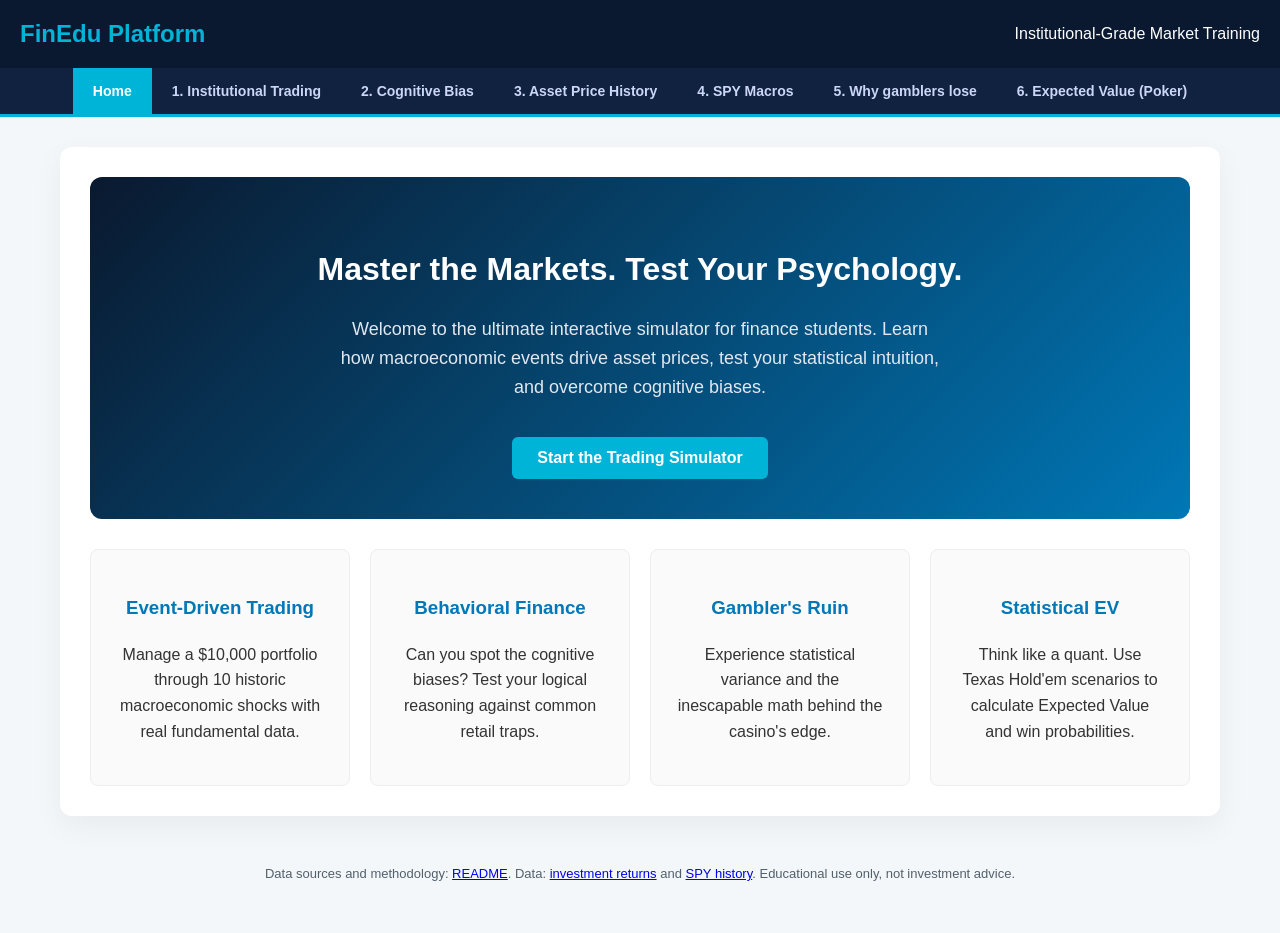
==== index.html @ 340bbfbe "Update index.html" ====
<!DOCTYPE html>
<html lang="en">
<head>
    <meta charset="UTF-8">
    <meta name="viewport" content="width=device-width, initial-scale=1.0">
    <title>Financial Education Platform</title>
    <!-- Include Chart.js for interactive charting -->
    <script src="https://cdn.jsdelivr.net/npm/chart.js"></script>
    <script src="market-data.js"></script>
    <style>
        :root {
            --primary: #0a192f;
            --secondary: #00b4d8;
            --accent: #0077b6;
            --success: #4caf50; 
            --danger: #f44336;  
            --background: #f4f7f9;
            --box-bg: #ffffff;
            --text: #333;
        }
        body {
            font-family: -apple-system, BlinkMacSystemFont, "Segoe UI", Roboto, Helvetica, Arial, sans-serif;
            margin: 0;
            padding: 0;
            background-color: var(--background);
            color: var(--text);
            line-height: 1.6;
        }
        header {
            background-color: var(--primary);
            color: white;
            padding: 15px 20px;
            display: flex;
            justify-content: space-between;
            align-items: center;
        }
        header h1 { margin: 0; font-size: 24px; color: var(--secondary); }
        
        nav {
            display: flex;
            justify-content: center;
            background-color: #112240;
            flex-wrap: wrap;
            border-bottom: 3px solid var(--secondary);
        }
        nav button {
            background: none;
            border: none;
            color: #ccd6f6;
            padding: 15px 20px;
            cursor: pointer;
            font-size: 14px;
            font-weight: 600;
            transition: all 0.3s;
        }
        nav button:hover, nav button.active {
            background-color: var(--secondary);
            color: #fff;
        }
        
        .container {
            max-width: 1100px;
            margin: 30px auto;
            padding: 30px;
            background: var(--box-bg);
            border-radius: 12px;
            box-shadow: 0 10px 30px rgba(0,0,0,0.05);
            min-height: 600px;
        }
        .tab-content { display: none; }
        .tab-content.active { display: block; animation: fadeIn 0.4s ease-in-out; }
        
        @keyframes fadeIn { from { opacity: 0; transform: translateY(10px); } to { opacity: 1; transform: translateY(0); } }

        h2 { border-bottom: 2px solid #eee; padding-bottom: 10px; color: var(--primary); }
        
        /* Home Page Styles */
        .hero { text-align: center; padding: 40px 20px; background: linear-gradient(135deg, var(--primary), var(--accent)); color: white; border-radius: 12px; margin-bottom: 30px; }
        .hero h2 { color: white; border: none; font-size: 32px; margin-bottom: 10px; }
        .hero p { font-size: 18px; color: #e2e8f0; max-width: 600px; margin: 0 auto 20px; }
        .grid-features { display: grid; grid-template-columns: repeat(auto-fit, minmax(250px, 1fr)); gap: 20px; }
        .feature-card { padding: 25px; border: 1px solid #eee; border-radius: 8px; text-align: center; transition: transform 0.2s; background: #fafafa; cursor: pointer;}
        .feature-card:hover { transform: translateY(-5px); border-color: var(--secondary); box-shadow: 0 4px 15px rgba(0,180,216,0.1); }
        .feature-card h3 { color: var(--accent); }

        /* Game Styles */
        .scenario-box { background: #eef2f5; padding: 20px; border-left: 5px solid var(--secondary); margin-bottom: 20px; font-size: 16px; border-radius: 4px; }
        .metrics-grid { display: grid; grid-template-columns: 1fr 1fr; gap: 10px; margin-top: 15px; background: #fff; padding: 10px; border-radius: 4px; border: 1px dashed #ccc;}
        .metrics-grid div { font-size: 14px; }
        .stats { font-weight: bold; font-size: 20px; margin-bottom: 20px; display: flex; justify-content: space-between; padding: 15px; background: var(--primary); color: white; border-radius: 8px; transition: color 0.3s;}
        #portfolio-value { transition: color 0.3s ease; }
        .options button { display: block; width: 100%; padding: 15px; margin: 10px 0; font-size: 16px; cursor: pointer; border: 2px solid #e0e0e0; border-radius: 8px; background: white; text-align: left; transition: all 0.2s; font-weight: 500;}
        .options button:hover { background: #f8f9fa; border-color: var(--secondary); transform: translateX(5px); }
        .feedback { display: none; background: #e8f5e9; padding: 20px; border-left: 5px solid #2e7d32; margin-top: 20px; border-radius: 4px; }
        .feedback h3 { margin-top: 0; color: #2e7d32; }
        .btn-action { background: var(--secondary); color:white; border:none; padding:12px 25px; font-size: 16px; border-radius:6px; cursor:pointer; margin-top:15px; font-weight: bold; transition: background 0.3s;}
        .btn-action:hover { background: var(--accent); }
        .btn-prev { background: #607d8b; margin-right: 10px; }
        .btn-prev:hover { background: #455a64; }
        
        /* Chart Styles */
        .chart-container { position: relative; height: 500px; width: 100%; margin-top: 20px;}
        .gambler-controls { display: flex; flex-wrap: wrap; gap: 10px; margin: 15px 0; }
        .gambler-controls button { flex: 1; padding: 15px; font-size: 16px; font-weight: bold; cursor: pointer; border-radius: 8px; border: none; color: white; min-width: 200px;}
        #btn-big { background-color: #2196F3; }
        #btn-small { background-color: #FF9800; }
        #btn-big-10 { background-color: #1565C0; }
        #btn-small-10 { background-color: #E65100; }
        #btn-big:hover { background-color: #1976D2; }
        #btn-small:hover { background-color: #F57C00; }
        #btn-big-10:hover { background-color: #0D47A1; }
        #btn-small-10:hover { background-color: #BF360C; }
        .ruined-msg { color: var(--danger); font-weight: bold; font-size: 20px; display: none; text-align: center; margin-top: 20px;}
        
        /* Poker Image */
        .poker-img { width: 100%; max-height: 200px; object-fit: cover; border-radius: 8px; margin-bottom: 15px; }
        
        /* Bias Summary List */
        .summary-list { text-align: left; background: #fff3e0; padding: 20px 40px; border-radius: 8px; margin-top: 20px; display: inline-block; font-size: 16px; }
    </style>
</head>
<body>

<header>
    <h1>FinEdu Platform</h1>
    <div>Institutional-Grade Market Training</div>
</header>

<nav>
    <button class="tab-btn active" onclick="openTab('tab-home')">Home</button>
    <button class="tab-btn" onclick="openTab('tab-game')">1. Institutional Trading</button>
    <button class="tab-btn" onclick="openTab('tab-bias')">2. Cognitive Bias</button>
    <button class="tab-btn" onclick="openTab('tab-gold')">3. Asset Price History</button>
    <button class="tab-btn" onclick="openTab('tab-spy')">4. SPY Macros</button>
    <button class="tab-btn" onclick="openTab('tab-gambler')">5. Why gamblers lose</button>
    <button class="tab-btn" onclick="openTab('tab-poker')">6. Expected Value (Poker)</button>
</nav>

<div class="container">
    
    <!-- HOME PAGE -->
    <div id="tab-home" class="tab-content active">
        <div class="hero">
            <h2>Master the Markets. Test Your Psychology.</h2>
            <p>Welcome to the ultimate interactive simulator for finance students. Learn how macroeconomic events drive asset prices, test your statistical intuition, and overcome cognitive biases.</p>
            <button class="btn-action" onclick="openTab('tab-game')">Start the Trading Simulator</button>
        </div>
        
        <div class="grid-features">
            <div class="feature-card" onclick="openTab('tab-game')">
                <h3>Event-Driven Trading</h3>
                <p>Manage a $10,000 portfolio through 10 historic macroeconomic shocks with real fundamental data.</p>
            </div>
            <div class="feature-card" onclick="openTab('tab-bias')">
                <h3>Behavioral Finance</h3>
                <p>Can you spot the cognitive biases? Test your logical reasoning against common retail traps.</p>
            </div>
            <div class="feature-card" onclick="openTab('tab-gambler')">
                <h3>Gambler's Ruin</h3>
                <p>Experience statistical variance and the inescapable math behind the casino's edge.</p>
            </div>
            <div class="feature-card" onclick="openTab('tab-poker')">
                <h3>Statistical EV</h3>
                <p>Think like a quant. Use Texas Hold'em scenarios to calculate Expected Value and win probabilities.</p>
            </div>
        </div>
    </div>

    <!-- FUNCTION 1: 10-ROUND INVESTING GAME -->
    <div id="tab-game" class="tab-content">
        <h2>1. 10-Round Event-Driven Trading Game</h2>
        <div class="stats">
            <span id="round-counter">Round 1 of 10</span>
            <span id="portfolio-value">Portfolio Value: $10,000</span>
        </div>
        <div id="game-area">
            <h3 id="game-date"></h3>
            <div class="scenario-box">
                <div id="game-scenario"></div>
                <div class="metrics-grid" id="game-metrics"></div>
            </div>
            <div class="options" id="game-options"></div>
            <div class="feedback" id="game-feedback">
                <h3 id="feedback-title">Outcome & Analysis</h3>
                <p id="feedback-text"></p>
                <button class="btn-action" onclick="nextRound()">Next Round</button>
            </div>
        </div>
        <div id="game-end" style="display:none; text-align:center;">
            <h2>Simulation Complete!</h2>
            <h3 id="final-score" style="font-size: 32px; margin-bottom: 5px;"></h3>
            <div id="final-percentage" style="font-size: 24px; font-weight: bold; margin-bottom: 20px;"></div>
            <p>Compare your performance to a simple "Buy and Hold" strategy which would typically yield standard market returns. Did your active management generate Alpha?</p>
            <button class="btn-action" onclick="resetGame()">Play Again</button>
        </div>
    </div>

    <!-- FUNCTION 2: BIAS TESTING -->
    <div id="tab-bias" class="tab-content">
        <h2>2. Behavioral Finance: Bias Identification</h2>
        <p>Analyze the following scenarios. Decide if the investor is acting rationally or if they are falling victim to a cognitive bias.</p>
        <div id="bias-area">
            <h3 id="bias-q-num"></h3>
            <div class="scenario-box" id="bias-scenario"></div>
            <div class="options" id="bias-options"></div>
            <div style="margin-top: 15px;">
                <button class="btn-action btn-prev" onclick="prevBias()">Previous Question</button>
            </div>
            <div class="feedback" id="bias-feedback">
                <h3 id="bias-result"></h3>
                <p id="bias-explanation"></p>
                <button class="btn-action btn-prev" onclick="prevBias()">Previous Question</button>
                <button class="btn-action" onclick="nextBias()">Next Question</button>
            </div>
        </div>
        <div id="bias-end" style="display:none; text-align:center;">
            <h2>Bias Assessment Complete!</h2>
            <div id="bias-summary-area"></div>
            <br>
            <button class="btn-action" onclick="resetBias()">Retake Assessment</button>
        </div>
    </div>

    <!-- FUNCTION 3: GOLD & INFLATION -->
    <div id="tab-gold" class="tab-content">
        <h2>3. Asset Price History (1926 - 2026)</h2>
        <p>Historical growth of $100 compounded from annual returns for the S&amp;P 500, housing, bonds, gold, and cash purchasing power. The vertical axis is logarithmic. Housing and bond observations end in 2020.</p>
        <div class="chart-container">
            <canvas id="goldChart"></canvas>
        </div>
    </div>

    <!-- FUNCTION 4: SPY EVENTS -->
    <div id="tab-spy" class="tab-content">
        <h2>4. SPY Price and Macro Events (September 2016 - September 9, 2026)</h2>
        <p>Actual month-end SPY closing prices derived from the supplied daily Nasdaq history. Event markers annotate the observed price series and never alter it.</p>
        <div class="chart-container">
            <canvas id="spyChart"></canvas>
        </div>
    </div>

    <!-- FUNCTION 5: WHY GAMBLERS LOSE -->
    <div id="tab-gambler" class="tab-content">
        <h2>5. Why Gamblers Lose (Statistical Simulation)</h2>
        <p>You start with <strong>$1,000,000</strong>. You are playing a 50/50 game (Big or Small). The catch? Every gamble costs a <strong>1% expense ratio on your wager</strong>. You must wager 10% of your total remaining wealth each round.</p>
        
        <div class="stats">
            <span>Trial: <span id="gamble-count">0</span></span>
            <span id="gambler-wealth">Your Wealth: $1,000,000</span>
        </div>
        
        <div id="gambler-active">
            <div class="gambler-controls">
                <button id="btn-big" onclick="playGamble('big', 1)">Bet BIG</button>
                <button id="btn-small" onclick="playGamble('small', 1)">Bet SMALL</button>
                <button id="btn-big-10" onclick="playGamble('big', 10)">Bet BIG (10x at once)</button>
                <button id="btn-small-10" onclick="playGamble('small', 10)">Bet SMALL (10x at once)</button>
            </div>
        </div>
        
        <div id="gambler-ruined" class="ruined-msg">
            <span id="gambler-ruined-text">You lost 90% of your money! Math and expense ratios eventually win.</span><br><br>
            <button class="btn-action" onclick="resetGambler()">Reset Simulation</button>
        </div>

        <div class="chart-container" id="gambler-chart-wrapper">
            <canvas id="gamblerChart"></canvas>
        </div>
    </div>

    <!-- FUNCTION 6: POKER DECISIONS -->
    <div id="tab-poker" class="tab-content">
        <h2>6. Expected Value (Poker)</h2>
        <p>Quant firms love poker because it forces decision-making under uncertainty using incomplete information and statistical probability.</p>
        <div id="poker-area">
            <h3 id="poker-q-num"></h3>
            <div class="scenario-box" id="poker-scenario-box">
                <img id="poker-img" class="poker-img" src="" alt="Poker Scenario Illustration">
                <div id="poker-scenario"></div>
            </div>
            <div class="options" id="poker-options"></div>
            <div class="feedback" id="poker-feedback">
                <h3 id="poker-result"></h3>
                <p id="poker-explanation"></p>
                <button class="btn-action" onclick="nextPoker()">Next Scenario</button>
            </div>
        </div>
        <div id="poker-end" style="display:none; text-align:center;">
            <h2>Poker Module Complete!</h2>
            <button class="btn-action" onclick="resetPoker()">Shuffle Up and Deal Again</button>
        </div>
    </div>

</div>

<footer style="max-width:1100px;margin:0 auto 30px;padding:18px 30px;color:#52606d;font-size:13px;text-align:center">Data sources and methodology: <a href="README_updated.md">README</a>. Data: <a href="investment_returns.csv">investment returns</a> and <a href="spy_historical.csv">SPY history</a>. Educational use only, not investment advice.</footer>
<script>
    // --- CHART INSTANCES ---
    let goldChartInstance = null;
    let spyChartInstance = null;
    let gamblerChartInstance = null;

    // --- TAB NAVIGATION LOGIC ---
    function openTab(tabId) {
        document.querySelectorAll('.tab-content').forEach(tab => tab.classList.remove('active'));
        document.querySelectorAll('.tab-btn').forEach(btn => btn.classList.remove('active'));
        document.getElementById(tabId).classList.add('active');
        
        const btns = document.querySelectorAll('.tab-btn');
        for(let btn of btns) {
            if(btn.getAttribute('onclick').includes(tabId)) {
                btn.classList.add('active');
            }
        }
        
        if(tabId === 'tab-gold' && !goldChartInstance) renderGoldChart();
        if(tabId === 'tab-spy' && !spyChartInstance) renderSpyChart();
        if(tabId === 'tab-gambler' && !gamblerChartInstance) initGamblerChart();
        if(tabId === 'tab-poker' && currentPoker === 0) loadPokerRound();
    }

    // --- FUNCTION 1: INVESTING GAME LOGIC ---
    let portfolio = 10000;
    let oldPortfolio = 10000;
    let currentRound = 0;
    const gameData = [
        { date: "April 20, 2020", title: "The Negative Oil Contract", text: "WTI Crude Oil May contract just settled at -$37.63/barrel. Exxon Mobil (XOM) has dropped significantly. Do you buy?", metrics: ["XOM Price: $41.18", "XOM Div Yield: ~8.5%", "S&P VIX: 43.83", "US 10-Yr Yield: 0.61%"], options: [{text: "Buy heavily (Oversold anomaly)", mult: 1.5}, {text: "Buy slightly", mult: 1.1}, {text: "Avoid entirely (Fundamental destruction)", mult: 1.0}], result: "The negative contract was a futures storage anomaly. Oil prices rapidly recovered. Buying heavily was the right fundamental and contrarian play." },
        { date: "Sept 15, 2008", title: "Lehman Brothers Bankruptcy", text: "Lehman Brothers officially files for Chapter 11 bankruptcy. Interbank lending has frozen. The S&P 500 is plunging.", metrics: ["SPX Price: ~1,192", "VIX: 31.70 (Rising fast)", "Fed Funds Rate: 2.00%", "TED Spread: Spiking to 300+ bps"], options: [{text: "Buy the dip immediately (Value play)", mult: 0.60}, {text: "Hold current positions", mult: 0.70}, {text: "Sell to Cash / Defensive rotation", mult: 0.95}], result: "The systemic risk was real. Catching the 'falling knife' immediately after Lehman destroyed capital. The market bottomed much later." },
        { date: "March 9, 2009", title: "The Generational Bottom?", text: "The market is down over 50% from highs. Economic data is historically terrible, but the Fed has announced massive Quantitative Easing (QE1).", metrics: ["SPX Price: 676", "Unemployment: 8.5%", "Shiller P/E: 13.3", "VIX: 49.68"], options: [{text: "Stay in Cash (Too risky)", mult: 1.0}, {text: "Invest 50% (Dollar Cost Average)", mult: 1.3}, {text: "Go All In Equities", mult: 1.6}], result: "This day marked the exact bottom of the Great Financial Crisis. Valuations were historically cheap and Fed liquidity provided a backstop." },
        { date: "May 18, 2012", title: "Facebook Botched IPO", text: "Facebook (META) IPOs at $38 but technical glitches plague the opening. The stock drops into the $20s over mobile monetization doubts.", metrics: ["FB Price: $28.00", "Forward P/E: 40x+", "Mobile Ad Rev: ~0%", "User Base: 900M+"], options: [{text: "Short the stock", mult: 0.5}, {text: "Avoid entirely", mult: 1.0}, {text: "Buy the dip", mult: 2.0}], result: "Facebook quickly solved its mobile ad model. The stock became one of the greatest tech performers of the decade." },
        { date: "Jan 27, 2021", title: "The Meme Stock Short Squeeze", text: "GameStop (GME) goes from $4 to over $300 driven by retail traders forcing a short squeeze. Fundamentals are detached.", metrics: ["GME Price: $347.51", "Short Interest: 140%", "P/E: N/A (Losing money)"], options: [{text: "FOMO Buy at the top", mult: 0.3}, {text: "Short it heavily", mult: 0.4}, {text: "Stay away (Cash out)", mult: 1.0}], result: "Buying the top wiped out retail. Shorting was equally dangerous due to unlimited risk. Staying away preserved capital." },
        { date: "Nov 2021", title: "Inflation 'Transitory' Narrative Cracks", text: "US CPI hits 6.8%. High-duration assets (unprofitable tech) look extremely vulnerable to rate hikes.", metrics: ["CPI: 6.8%", "Fed Funds Rate: 0.00 - 0.25%", "Nasdaq P/E: >35x"], options: [{text: "Buy more Tech stocks", mult: 0.5}, {text: "Hold standard 60/40", mult: 0.8}, {text: "Rotate to Value & Cash", mult: 1.2}], result: "2022 saw aggressive rate hikes. Unprofitable tech dropped 50-80%. Rotating to Value protected capital." },
        { date: "Nov 30, 2022", title: "The AI Paradigm Shift", text: "OpenAI releases ChatGPT. Big tech companies instantly pivot to AI infrastructure. Semiconductor demand spikes.", metrics: ["NVDA Price: ~$160", "Interest Rates: Rising", "Market Sentiment: Bearish"], options: [{text: "Short Tech", mult: 0.6}, {text: "Wait and see", mult: 1.0}, {text: "Invest heavily in AI infra", mult: 1.8}], result: "The AI boom created an unprecedented capex cycle. NVDA went on to grow earnings exponentially." },
        { date: "March 1999", title: "Dot-Com Euphoria", text: "Any company adding '.com' to its name sees its stock triple on opening day.", metrics: ["Nasdaq P/E: >100x", "Retail participation: All-time high"], options: [{text: "Go all in on .com", mult: 0.2}, {text: "Hold stable Value stocks", mult: 1.1}, {text: "Short the Nasdaq", mult: 0.8}], result: "The bubble burst in 2000. Shorting was tough because irrationality lasted, but holding value stocks preserved capital." },
        { date: "August 5, 2011", title: "US Credit Downgrade", text: "S&P historically downgrades US Sovereign Debt from AAA to AA+. The market panics.", metrics: ["SPX Price: 1,199", "VIX: 48.00", "US 10-Yr Yield: Dropping"], options: [{text: "Panic Sell US Equities", mult: 0.9}, {text: "Do nothing", mult: 1.1}, {text: "Buy the fear", mult: 1.2}], result: "Paradoxically, money flooded into US Treasuries as a safe haven. The stock market volatility subsided." },
        { date: "Early 2024", title: "The Rate Cut Anticipation", text: "Inflation has cooled. The Fed dots plot indicates rate cuts are coming. The market is hitting all-time highs.", metrics: ["SPX Price: ~5,100", "CPI: 3.1%", "Unemployment: 3.9%"], options: [{text: "Sell everything", mult: 0.9}, {text: "Stay invested in equities", mult: 1.1}], result: "Markets historically perform strongly in the 'pause' phase before rate cuts. Staying invested captured significant gains." }
    ];

    function loadGameRound() {
        if(currentRound >= gameData.length) {
            document.getElementById('game-area').style.display = 'none';
            document.getElementById('game-end').style.display = 'block';
            
            let percentChange = ((portfolio - 10000) / 10000) * 100;
            let percentEl = document.getElementById('final-percentage');
            document.getElementById('final-score').innerText = `Final Portfolio Value: $${Math.round(portfolio).toLocaleString()}`;
            
            if(percentChange >= 0) {
                percentEl.innerText = `(+${percentChange.toFixed(2)}% Win)`;
                percentEl.style.color = "var(--success)";
            } else {
                percentEl.innerText = `(${percentChange.toFixed(2)}% Loss)`;
                percentEl.style.color = "var(--danger)";
            }
            return;
        }
        let data = gameData[currentRound];
        document.getElementById('round-counter').innerText = `Round ${currentRound + 1} of 10`;
        
        let pText = document.getElementById('portfolio-value');
        pText.innerText = `Portfolio: $${Math.round(portfolio).toLocaleString()}`;
        pText.style.color = "white";

        document.getElementById('game-date').innerText = `${data.date} — ${data.title}`;
        document.getElementById('game-scenario').innerText = data.text;
        
        let metricsHtml = "";
        data.metrics.forEach(m => { metricsHtml += `<div>• ${m}</div>`; });
        document.getElementById('game-metrics').innerHTML = metricsHtml;
        
        let optsHtml = "";
        data.options.forEach((opt, index) => {
            optsHtml += `<button onclick="makeGameDecision(${index})">${opt.text}</button>`;
        });
        document.getElementById('game-options').innerHTML = optsHtml;
        document.getElementById('game-options').style.display = 'block';
        document.getElementById('game-feedback').style.display = 'none';
    }

    function makeGameDecision(optIndex) {
        let data = gameData[currentRound];
        let chosen = data.options[optIndex];
        oldPortfolio = portfolio;
        portfolio = portfolio * chosen.mult;
        
        let pText = document.getElementById('portfolio-value');
        pText.innerText = `Portfolio: $${Math.round(portfolio).toLocaleString()}`;
        
        if (portfolio > oldPortfolio) { pText.style.color = "var(--success)"; } 
        else if (portfolio < oldPortfolio) { pText.style.color = "var(--danger)"; } 
        else { pText.style.color = "white"; }
        
        document.getElementById('game-options').style.display = 'none';
        document.getElementById('game-feedback').style.display = 'block';
        document.getElementById('feedback-text').innerText = data.result;
    }

    function nextRound() { currentRound++; loadGameRound(); }
    function resetGame() { portfolio = 10000; currentRound = 0; document.getElementById('game-end').style.display = 'none'; document.getElementById('game-area').style.display = 'block'; loadGameRound(); }
    loadGameRound();

    // --- FUNCTION 2: BIAS TESTING LOGIC ---
    let currentBias = 0;
    let userBiasAnswers = {};
    const biasData = [
        { q: "You bought a tech stock at $100. It is now $40. Earnings have shrunk, competitors are winning. You refuse to sell until it gets back to $100 because 'you refuse to lock in a loss.'", opts: ["Not Biased", "Biased: Sunk Cost / Anchoring", "Biased: Recency Bias"], correct: 1, explain: "Anchoring to the $100 price (sunk cost)." },
        { q: "You believe strongly in an EV company. You only read blogs praising it and block anyone pointing out its debt issues.", opts: ["Biased: Confirmation Bias", "Biased: Hindsight Bias", "Not Biased"], correct: 0, explain: "Confirmation Bias: favoring info that confirms preexisting beliefs." },
        { q: "After the 2020 crash, you say, 'It was so obvious the market would bounce!' even though you were in pure cash and terrified.", opts: ["Biased: Framing Effect", "Not Biased", "Biased: Hindsight Bias"], correct: 2, explain: "Hindsight Bias: 'I knew it all along' effect." },
        { q: "You objectively evaluate a company using a DCF model, review bear/bull cases, and allocate 5% of your portfolio.", opts: ["Biased: Overconfidence", "Not Biased", "Biased: Availability Heuristic"], correct: 1, explain: "Rational Analysis, proper risk management." },
        { q: "You sell your winning stocks quickly to 'secure profits' but hold onto your losing stocks hoping they rebound.", opts: ["Biased: Disposition Effect", "Not Biased", "Biased: Endowment Effect"], correct: 0, explain: "Disposition Effect: tendency to sell winners too early and hold losers too long." },
        { q: "You hear a recent news story about a shark attack, so you cancel your beach trip, even though statistics show the risk is virtually zero.", opts: ["Biased: Availability Heuristic", "Biased: Loss Aversion", "Not Biased"], correct: 0, explain: "Availability Heuristic: relying on immediate examples that come to mind." },
        { q: "You value a mug you received for free at $10, but you wouldn't pay more than $5 to buy the exact same mug from a store.", opts: ["Biased: Anchoring", "Not Biased", "Biased: Endowment Effect"], correct: 2, explain: "Endowment Effect: placing higher value on things merely because you own them." },
        { q: "A mutual fund advertises '90% of our years are positive!' instead of 'We have a 10% chance of a losing year'. You invest based on this phrasing.", opts: ["Biased: Framing Effect", "Biased: Hindsight Bias", "Not Biased"], correct: 0, explain: "Framing Effect: reacting differently depending on how information is presented." },
        { q: "You flip a coin 5 times, and it lands heads every time. You bet heavily on tails for the 6th flip, believing it is 'due'.", opts: ["Biased: Gambler's Fallacy", "Not Biased", "Biased: Confirmation Bias"], correct: 0, explain: "Gambler's Fallacy: believing past independent events affect future probability." },
        { q: "You believe you are a better driver than 90% of the population.", opts: ["Not Biased", "Biased: Overconfidence / Illusory Superiority", "Biased: Sunk Cost Fallacy"], correct: 1, explain: "Illusory Superiority: overestimating one's own qualities relative to others." }
    ];

    function loadBiasRound() {
        if(currentBias >= biasData.length) {
            document.getElementById('bias-area').style.display = 'none';
            document.getElementById('bias-end').style.display = 'block';
            
            let summaryHTML = "<h3>Areas for Improvement:</h3><ul class='summary-list'>";
            let allCorrect = true;
            for(let i = 0; i < biasData.length; i++) {
                if(userBiasAnswers[i] !== biasData[i].correct) {
                    allCorrect = false;
                    summaryHTML += `<li><strong>Q${i+1}:</strong> You missed ${biasData[i].explain}</li>`;
                }
            }
            summaryHTML += "</ul>";
            if(allCorrect) summaryHTML = "<h3>Excellent Job!</h3><p>You identified every bias correctly.</p>";
            document.getElementById('bias-summary-area').innerHTML = summaryHTML;
            return;
        }
        
        let data = biasData[currentBias];
        document.getElementById('bias-q-num').innerText = `Assessment ${currentBias + 1} of ${biasData.length}`;
        document.getElementById('bias-scenario').innerText = data.q;
        
        let optsHtml = "";
        data.opts.forEach((opt, index) => {
            optsHtml += `<button onclick="makeBiasDecision(${index})">${opt}</button>`;
        });
        document.getElementById('bias-options').innerHTML = optsHtml;
        document.getElementById('bias-options').style.display = 'block';
        document.getElementById('bias-feedback').style.display = 'none';
        
        let prevBtns = document.querySelectorAll('.btn-prev');
        prevBtns.forEach(btn => btn.style.display = (currentBias === 0) ? 'none' : 'inline-block');
    }

    function makeBiasDecision(index) {
        let data = biasData[currentBias];
        userBiasAnswers[currentBias] = index;
        
        document.getElementById('bias-options').style.display = 'none';
        document.getElementById('bias-feedback').style.display = 'block';
        
        let resText = document.getElementById('bias-result');
        if(index === data.correct) {
            resText.innerText = "Correct Identification!";
            resText.style.color = "var(--success)";
        } else {
            resText.innerText = "Incorrect.";
            resText.style.color = "var(--danger)";
        }
        document.getElementById('bias-explanation').innerHTML = `<strong>Explanation:</strong> ${data.explain}`;
    }
    
    function nextBias() { currentBias++; loadBiasRound(); }
    function prevBias() { if(currentBias > 0) { currentBias--; loadBiasRound(); } }
    function resetBias() { currentBias = 0; userBiasAnswers = {}; document.getElementById('bias-end').style.display = 'none'; document.getElementById('bias-area').style.display = 'block'; loadBiasRound(); }
    loadBiasRound();


    // --- FUNCTIONS 3 & 4: HISTORICAL DATA CHARTS ---
    function compoundSeries(key) {
        let value = 100;
        return window.INVESTMENT_RETURNS.map(row => {
            const rate = row[key];
            if (rate === null || rate === undefined) return null;
            value *= (1 + rate / 100);
            return Number(value.toFixed(2));
        });
    }
    function renderGoldChart() {
        const ctx = document.getElementById('goldChart').getContext('2d');
        const years = window.INVESTMENT_RETURNS.map(row => row.year);
        const events={1933:'US gold policy changed during the Great Depression',1971:'End of US dollar convertibility into gold',1980:'Inflation and gold cycle peak',2008:'Global Financial Crisis',2020:'COVID-19 shock and policy response'};
        const specs = [['sp500','S&P 500','#0077b6'],['housing','Housing','#8e44ad'],['bond','Bonds','#00a676'],['gold','Gold','#d49b00'],['inflation','Cash purchasing power','#607d8b']];
        goldChartInstance = new Chart(ctx,{type:'line',data:{labels:years,datasets:specs.map(([key,label,color])=>({label,data:compoundSeries(key),borderColor:color,backgroundColor:color,pointBackgroundColor:years.map(y=>events[y]?'#f44336':color),pointRadius:years.map(y=>events[y]?6:1.5),pointHoverRadius:7,spanGaps:false,borderWidth:key==='sp500'?3:2,tension:0.15}))},options:{responsive:true,maintainAspectRatio:false,interaction:{mode:'index',intersect:false},plugins:{tooltip:{callbacks:{label:c=>`${c.dataset.label}: $${c.parsed.y.toLocaleString(undefined,{maximumFractionDigits:2})}`,afterBody:items=>{const y=items[0]?.label;return events[y]?`EVENT: ${events[y]}`:'';}}}},scales:{x:{title:{display:true,text:'Year'}},y:{type:'logarithmic',title:{display:true,text:'Growth of $100 (log scale)'},ticks:{callback:v=>'$'+Number(v).toLocaleString()}}}}});
    }
    function renderSpyChart() {
        const ctx = document.getElementById('spyChart').getContext('2d');
        const labels = window.SPY_MONTHLY.map(row=>row.month);
        const prices = window.SPY_MONTHLY.map(row=>row.close);
        const events={
                      '2016-11':{text:'US election and post-election reflation rally',type:'positive'},
                      '2018-02':{text:'Volatility shock / Volmageddon',type:'negative'},
                      '2018-03':{text:'US-China trade tensions escalate',type:'negative'},
                      '2018-12':{text:'Fed tightening and global-growth fears',type:'negative'},
                      '2019-01':{text:'Fed policy pivot toward patience',type:'positive'},
                      '2019-08':{text:'Trade-war escalation and yield-curve inversion fears',type:'negative'},
                      '2020-03':{text:'COVID-19 global market crash',type:'negative'},
                      '2020-04':{text:'Massive Fed and fiscal-policy support drives recovery',type:'positive'},
                      '2020-11':{text:'COVID-19 vaccine announcements',type:'positive'},
                      '2021-11':{text:'Omicron variant and Fed tightening expectations',type:'negative'},
                      '2022-02':{text:'Russia-Ukraine war begins',type:'negative'},
                      '2022-03':{text:'Federal Reserve rate-hike cycle begins',type:'negative'},
                      '2022-06':{text:'Inflation shock and aggressive Fed tightening',type:'negative'},
                      '2022-11':{text:'Cooling inflation and ChatGPT launch begin new market narratives',type:'neutral'},
                      '2023-03':{text:'Silicon Valley Bank and regional-banking crisis',type:'negative'},
                      '2023-05':{text:'Generative-AI and semiconductor rally accelerates',type:'positive'},
                      '2023-11':{text:'Disinflation and Fed rate-pause optimism',type:'positive'},
                      '2024-08':{text:'Yen carry-trade unwind and US recession scare',type:'negative'},
                      '2024-09':{text:'Federal Reserve begins rate-cut cycle',type:'positive'},
                      '2024-11':{text:'US election and policy repricing',type:'neutral'},
                      '2025-04':{text:'Sweeping US tariff announcement triggers global selloff',type:'negative'},
                      '2025-05':{text:'US-China tariff truce drives relief rally',type:'positive'},
                      '2025-09':{text:'Federal Reserve resumes rate cuts',type:'positive'},
                      '2026-01':{text:'AI optimism pushes S&P 500 above 7,000',type:'positive'},
                      '2026-03':{text:'Iran conflict, oil-price surge and inflation fears',type:'negative'},
                      '2026-08':{text:'Strong AI-driven earnings support record-high equity market',type:'positive'}
                       };        
        const names=labels.map(m=>events[m]?.text||null);
        const colors=labels.map(m=>events[m]?(events[m].type==='positive'?'#4caf50':events[m].type==='negative'?'#f44336':'#111'):'rgba(0,119,182,0.15)');
        spyChartInstance=new Chart(ctx,{type:'line',data:{labels,datasets:[{label:'SPY Month-End Close ($)',data:prices,borderColor:'#0a192f',backgroundColor:'rgba(0,180,216,0.12)',pointBackgroundColor:colors,pointRadius:labels.map(m=>events[m]?7:1.5),pointHoverRadius:8,fill:true,tension:0.12,borderWidth:2}]},options:{responsive:true,maintainAspectRatio:false,interaction:{mode:'index',intersect:false},plugins:{tooltip:{callbacks:{label:c=>`Close: $${c.parsed.y.toFixed(2)}`,afterLabel:c=>names[c.dataIndex]?`EVENT: ${names[c.dataIndex]}`:''}}},scales:{x:{title:{display:true,text:'Month'},ticks:{maxTicksLimit:14}},y:{title:{display:true,text:'SPY closing price ($)'}}}}});
    }
    // --- FUNCTION 5: GAMBLER'S RUIN LOGIC ---
    let gamblerWealth = 1000000;
    let trialCount = 0;
    let historyX = [0];
    let historyY = [1000000];

    function initGamblerChart() {
        const ctx = document.getElementById('gamblerChart').getContext('2d');
        gamblerChartInstance = new Chart(ctx, {
            type: 'line',
            data: {
                labels: historyX,
                datasets: [{
                    label: 'Remaining Wealth ($)',
                    data: historyY,
                    borderColor: '#00b4d8',
                    backgroundColor: 'rgba(0, 180, 216, 0.2)',
                    fill: true,
                    tension: 0.1
                }]
            },
            options: {
                responsive: true,
                maintainAspectRatio: false,
                scales: {
                    x: { title: { display: true, text: 'Number of Gambles' } },
                    y: { title: { display: true, text: 'Wealth ($)' }, beginAtZero: true }
                }
            }
        });
    }

    function playGamble(choice, times) {
        if (gamblerWealth <= 100000) return; // Prevent playing if ruined

        for(let i=0; i<times; i++) {
            if (gamblerWealth <= 100000) {
                break;
            }
            
            let wager = gamblerWealth * 0.10; // Must wager 10%
            let expense = wager * 0.01;       // 1% hidden cost/expense ratio
            
            gamblerWealth -= expense; 
            
            let isWin = Math.random() < 0.5; // True 50/50 chance
            
            if (isWin) {
                gamblerWealth += wager;
            } else {
                gamblerWealth -= wager;
            }
            
            trialCount++;
            historyX.push(trialCount);
            historyY.push(gamblerWealth);
        }

        document.getElementById('gamble-count').innerText = trialCount;
        document.getElementById('gambler-wealth').innerText = `Your Wealth: $${Math.round(gamblerWealth).toLocaleString()}`;
        
        if(gamblerChartInstance) {
            gamblerChartInstance.update();
        }
        
        // Ruin Condition (lost 90%)
        if (gamblerWealth <= 100000) {
            document.getElementById('gambler-active').style.display = 'none';
            document.getElementById('gambler-ruined').style.display = 'block';
        }
    }

    function resetGambler() {
        gamblerWealth = 1000000;
        trialCount = 0;
        historyX = [0];
        historyY = [1000000];
        document.getElementById('gamble-count').innerText = trialCount;
        document.getElementById('gambler-wealth').innerText = `Your Wealth: $1,000,000`;
        document.getElementById('gambler-active').style.display = 'block';
        document.getElementById('gambler-ruined').style.display = 'none';
        
        if (gamblerChartInstance) {
            gamblerChartInstance.data.labels = historyX;
            gamblerChartInstance.data.datasets[0].data = historyY;
            gamblerChartInstance.update();
        }
    }


    // --- FUNCTION 6: POKER DECISIONS WITH IMAGES ---
    let currentPoker = 0;
    const pokerData = [
        { q: "The pot is $100. Opponent bets $20. You must call $20 to win $120 total. You estimate you have a 25% chance of hitting your winning flush on the river. EV?", img: "https://placehold.co/600x200/0a192f/00b4d8?text=Pot:+$100+%7C+Bet:+$20", opts: ["Call (+EV)", "Fold (-EV)"], correct: 0, explain: "Pot odds: Pay $20 to win $120 (14.2% equity needed). 25% equity > 14.2% needed, so calling is highly profitable (+EV)." },
        { q: "Pre-flop. You hold AKo. Opponent reveals QQ. Equity in this exact spot?", img: "https://placehold.co/600x200/0a192f/00b4d8?text=AK+vs+QQ+(Coin+Flip)", opts: ["~20%", "~43%", "~60%"], correct: 1, explain: "43%. The classic 'Coin Flip'. The made pair (QQ) is a slight favorite (approx 57%) over two overcards pre-flop." },
        { q: "Pre-flop. You hold AA. Opponent holds KK. Win rate for Aces?", img: "https://placehold.co/600x200/0a192f/00b4d8?text=Pocket+Aces+vs+Pocket+Kings", opts: ["~65%", "~81%", "~95%"], correct: 1, explain: "81%. Aces dominate Kings pre-flop. KK only has two outs (the other two Kings) to win, making AA an overwhelming favorite." },
        { q: "You hold an open-ended straight draw (8 outs) on the turn. What is roughly your probability of hitting the straight on the river?", img: "https://placehold.co/600x200/0a192f/00b4d8?text=Open-Ended+Straight+Draw", opts: ["~8%", "~17%", "~32%"], correct: 1, explain: "17%. Rule of 2: Multiply your outs (8) by 2 for one street. 8 x 2 = 16% (roughly 17.4% exact)." }
    ];

    function loadPokerRound() {
        if(currentPoker >= pokerData.length) {
            document.getElementById('poker-area').style.display = 'none';
            document.getElementById('poker-end').style.display = 'block';
            return;
        }
        
        let data = pokerData[currentPoker];
        document.getElementById('poker-q-num').innerText = `Hand ${currentPoker + 1} of ${pokerData.length}`;
        document.getElementById('poker-img').src = data.img;
        document.getElementById('poker-scenario').innerText = data.q;
        
        let optsHtml = "";
        data.opts.forEach((opt, index) => {
            optsHtml += `<button onclick="makePokerDecision(${index})">${opt}</button>`;
        });
        document.getElementById('poker-options').innerHTML = optsHtml;
        document.getElementById('poker-options').style.display = 'block';
        document.getElementById('poker-feedback').style.display = 'none';
    }

    function makePokerDecision(index) {
        let data = pokerData[currentPoker];
        document.getElementById('poker-options').style.display = 'none';
        document.getElementById('poker-feedback').style.display = 'block';
        
        let resText = document.getElementById('poker-result');
        if(index === data.correct) {
            resText.innerText = "Solid Play!";
            resText.style.color = "var(--success)";
        } else {
            resText.innerText = "Miscalculated.";
            resText.style.color = "var(--danger)";
        }
        document.getElementById('poker-explanation').innerHTML = `<strong>Analysis:</strong> ${data.explain}`;
    }
    
    function nextPoker() { currentPoker++; loadPokerRound(); }
    function resetPoker() { currentPoker = 0; document.getElementById('poker-end').style.display = 'none'; document.getElementById('poker-area').style.display = 'block'; loadPokerRound(); }

</script>
</body>
</html>
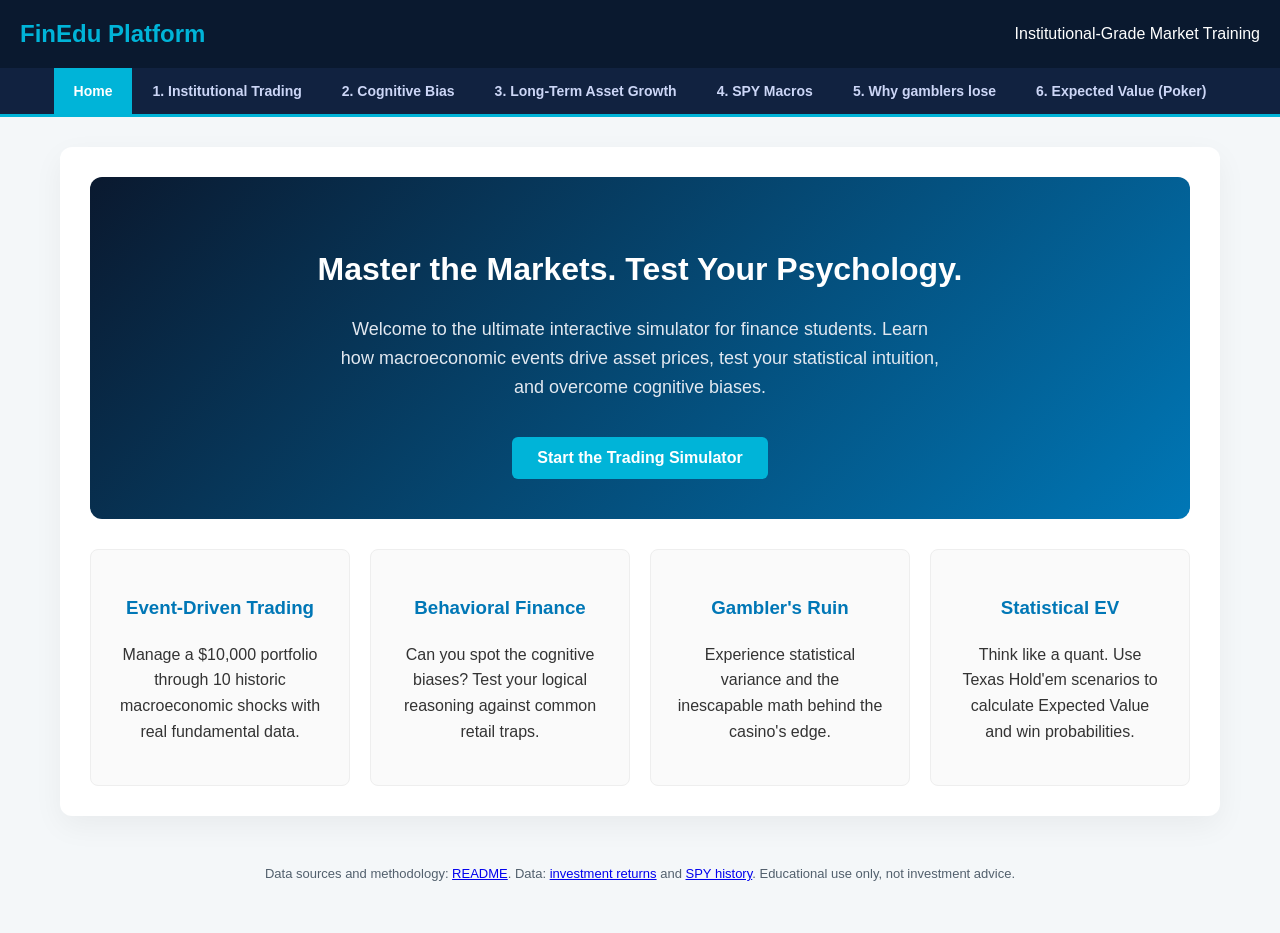
==== commit 816c4c92: "requested housing and bond data provided and ytd 2026 for all Co-Authored-By: Claude Sonnet 5 <norep" ====
--- a/index.html
+++ b/index.html
@@ -130,7 +130,7 @@
     <button class="tab-btn active" onclick="openTab('tab-home')">Home</button>
     <button class="tab-btn" onclick="openTab('tab-game')">1. Institutional Trading</button>
     <button class="tab-btn" onclick="openTab('tab-bias')">2. Cognitive Bias</button>
-    <button class="tab-btn" onclick="openTab('tab-gold')">3. Asset Price History</button>
+    <button class="tab-btn" onclick="openTab('tab-gold')">3. Long-Term Asset Growth</button>
     <button class="tab-btn" onclick="openTab('tab-spy')">4. SPY Macros</button>
     <button class="tab-btn" onclick="openTab('tab-gambler')">5. Why gamblers lose</button>
     <button class="tab-btn" onclick="openTab('tab-poker')">6. Expected Value (Poker)</button>
@@ -223,8 +223,8 @@
 
     <!-- FUNCTION 3: GOLD & INFLATION -->
     <div id="tab-gold" class="tab-content">
-        <h2>3. Asset Price History (1926 - 2026)</h2>
-        <p>Historical growth of $100 compounded from annual returns for the S&amp;P 500, housing, bonds, gold, and cash purchasing power. The vertical axis is logarithmic. Housing and bond observations end in 2020.</p>
+        <h2>3. Long-Term Asset Growth (1926 - 2026)</h2>
+        <p>Historical growth of $100 compounded from annual returns for the S&amp;P 500, housing, bonds, gold, and cash purchasing power. The vertical axis is logarithmic. The final point is a 2026 year-to-date snapshot &mdash; each series uses its own latest available observation date, not one common cutoff.</p>
         <div class="chart-container">
             <canvas id="goldChart"></canvas>
         </div>
@@ -487,7 +487,7 @@
     function renderGoldChart() {
         const ctx = document.getElementById('goldChart').getContext('2d');
         const years = window.INVESTMENT_RETURNS.map(row => row.year);
-        const events={1933:'US gold policy changed during the Great Depression',1971:'End of US dollar convertibility into gold',1980:'Inflation and gold cycle peak',2008:'Global Financial Crisis',2020:'COVID-19 shock and policy response'};
+        const events = {1933:'US gold policy changed during the Great Depression',1971:'End of US dollar convertibility into gold',1980:'Inflation and gold cycle peak',2008:'Global Financial Crisis',2020:'COVID-19 shock and policy response'};
         const specs = [['sp500','S&P 500','#0077b6'],['housing','Housing','#8e44ad'],['bond','Bonds','#00a676'],['gold','Gold','#d49b00'],['inflation','Cash purchasing power','#607d8b']];
         goldChartInstance = new Chart(ctx,{type:'line',data:{labels:years,datasets:specs.map(([key,label,color])=>({label,data:compoundSeries(key),borderColor:color,backgroundColor:color,pointBackgroundColor:years.map(y=>events[y]?'#f44336':color),pointRadius:years.map(y=>events[y]?6:1.5),pointHoverRadius:7,spanGaps:false,borderWidth:key==='sp500'?3:2,tension:0.15}))},options:{responsive:true,maintainAspectRatio:false,interaction:{mode:'index',intersect:false},plugins:{tooltip:{callbacks:{label:c=>`${c.dataset.label}: $${c.parsed.y.toLocaleString(undefined,{maximumFractionDigits:2})}`,afterBody:items=>{const y=items[0]?.label;return events[y]?`EVENT: ${events[y]}`:'';}}}},scales:{x:{title:{display:true,text:'Year'}},y:{type:'logarithmic',title:{display:true,text:'Growth of $100 (log scale)'},ticks:{callback:v=>'$'+Number(v).toLocaleString()}}}}});
     }
@@ -495,34 +495,7 @@
         const ctx = document.getElementById('spyChart').getContext('2d');
         const labels = window.SPY_MONTHLY.map(row=>row.month);
         const prices = window.SPY_MONTHLY.map(row=>row.close);
-        const events={
-                      '2016-11':{text:'US election and post-election reflation rally',type:'positive'},
-                      '2018-02':{text:'Volatility shock / Volmageddon',type:'negative'},
-                      '2018-03':{text:'US-China trade tensions escalate',type:'negative'},
-                      '2018-12':{text:'Fed tightening and global-growth fears',type:'negative'},
-                      '2019-01':{text:'Fed policy pivot toward patience',type:'positive'},
-                      '2019-08':{text:'Trade-war escalation and yield-curve inversion fears',type:'negative'},
-                      '2020-03':{text:'COVID-19 global market crash',type:'negative'},
-                      '2020-04':{text:'Massive Fed and fiscal-policy support drives recovery',type:'positive'},
-                      '2020-11':{text:'COVID-19 vaccine announcements',type:'positive'},
-                      '2021-11':{text:'Omicron variant and Fed tightening expectations',type:'negative'},
-                      '2022-02':{text:'Russia-Ukraine war begins',type:'negative'},
-                      '2022-03':{text:'Federal Reserve rate-hike cycle begins',type:'negative'},
-                      '2022-06':{text:'Inflation shock and aggressive Fed tightening',type:'negative'},
-                      '2022-11':{text:'Cooling inflation and ChatGPT launch begin new market narratives',type:'neutral'},
-                      '2023-03':{text:'Silicon Valley Bank and regional-banking crisis',type:'negative'},
-                      '2023-05':{text:'Generative-AI and semiconductor rally accelerates',type:'positive'},
-                      '2023-11':{text:'Disinflation and Fed rate-pause optimism',type:'positive'},
-                      '2024-08':{text:'Yen carry-trade unwind and US recession scare',type:'negative'},
-                      '2024-09':{text:'Federal Reserve begins rate-cut cycle',type:'positive'},
-                      '2024-11':{text:'US election and policy repricing',type:'neutral'},
-                      '2025-04':{text:'Sweeping US tariff announcement triggers global selloff',type:'negative'},
-                      '2025-05':{text:'US-China tariff truce drives relief rally',type:'positive'},
-                      '2025-09':{text:'Federal Reserve resumes rate cuts',type:'positive'},
-                      '2026-01':{text:'AI optimism pushes S&P 500 above 7,000',type:'positive'},
-                      '2026-03':{text:'Iran conflict, oil-price surge and inflation fears',type:'negative'},
-                      '2026-08':{text:'Strong AI-driven earnings support record-high equity market',type:'positive'}
-                       };        
+        const events={'2016-11':{text:'US election',type:'neutral'},'2018-02':{text:'Volatility shock',type:'negative'},'2020-03':{text:'COVID-19 market crash',type:'negative'},'2020-11':{text:'Vaccine announcements',type:'positive'},'2022-03':{text:'Federal Reserve rate-hike cycle begins',type:'negative'},'2022-11':{text:'ChatGPT launch and generative-AI adoption cycle',type:'neutral'},'2023-11':{text:'Disinflation and rate-pause optimism',type:'positive'}};
         const names=labels.map(m=>events[m]?.text||null);
         const colors=labels.map(m=>events[m]?(events[m].type==='positive'?'#4caf50':events[m].type==='negative'?'#f44336':'#111'):'rgba(0,119,182,0.15)');
         spyChartInstance=new Chart(ctx,{type:'line',data:{labels,datasets:[{label:'SPY Month-End Close ($)',data:prices,borderColor:'#0a192f',backgroundColor:'rgba(0,180,216,0.12)',pointBackgroundColor:colors,pointRadius:labels.map(m=>events[m]?7:1.5),pointHoverRadius:8,fill:true,tension:0.12,borderWidth:2}]},options:{responsive:true,maintainAspectRatio:false,interaction:{mode:'index',intersect:false},plugins:{tooltip:{callbacks:{label:c=>`Close: $${c.parsed.y.toFixed(2)}`,afterLabel:c=>names[c.dataIndex]?`EVENT: ${names[c.dataIndex]}`:''}}},scales:{x:{title:{display:true,text:'Month'},ticks:{maxTicksLimit:14}},y:{title:{display:true,text:'SPY closing price ($)'}}}}});
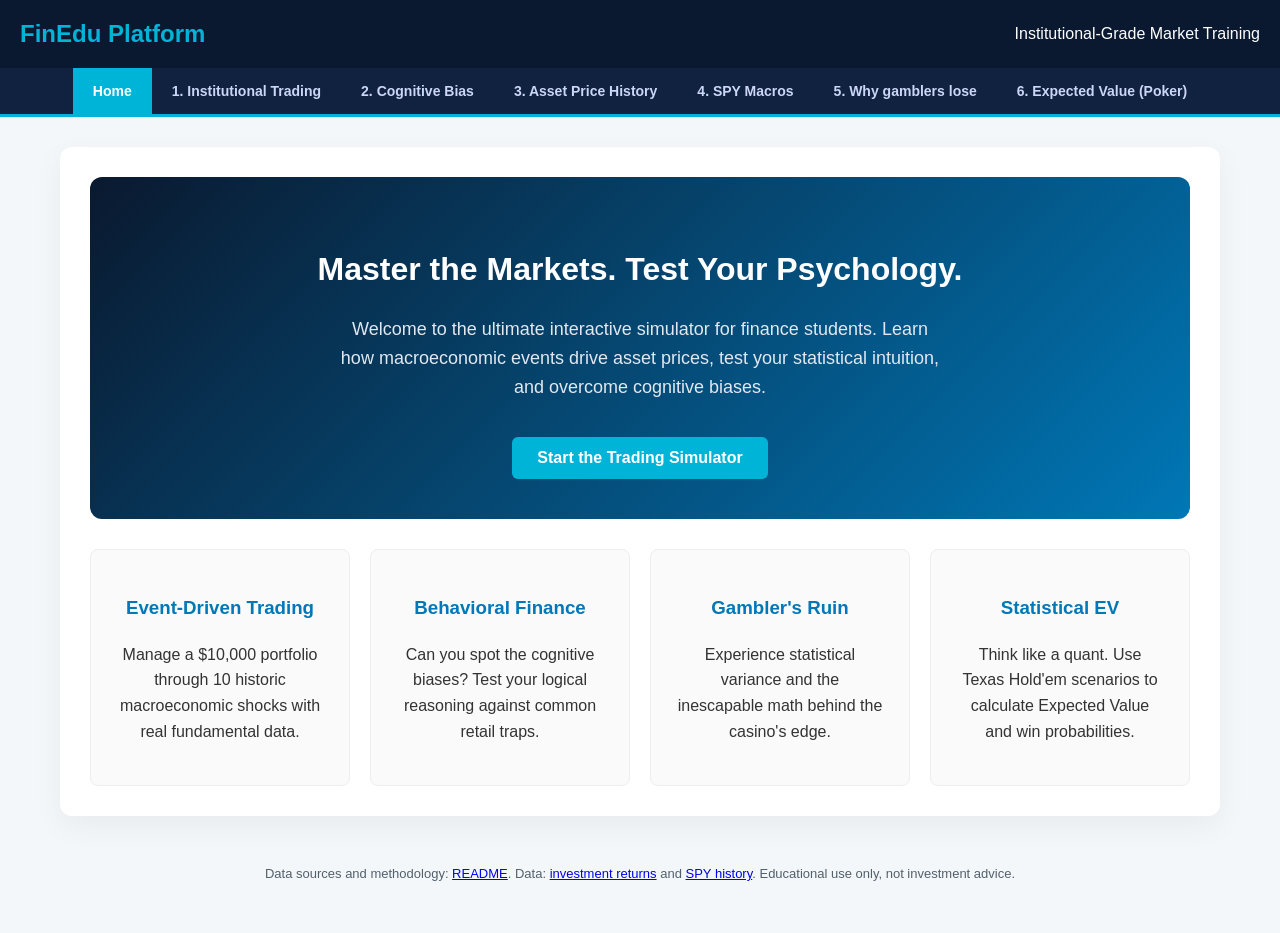
==== commit 2289ae92: "Merge origin/main into data/2026-ytd-extension Resolves conflicts with concurrent V1 edits (tab rena" ====
--- a/index.html
+++ b/index.html
@@ -130,7 +130,7 @@
     <button class="tab-btn active" onclick="openTab('tab-home')">Home</button>
     <button class="tab-btn" onclick="openTab('tab-game')">1. Institutional Trading</button>
     <button class="tab-btn" onclick="openTab('tab-bias')">2. Cognitive Bias</button>
-    <button class="tab-btn" onclick="openTab('tab-gold')">3. Long-Term Asset Growth</button>
+    <button class="tab-btn" onclick="openTab('tab-gold')">3. Asset Price History</button>
     <button class="tab-btn" onclick="openTab('tab-spy')">4. SPY Macros</button>
     <button class="tab-btn" onclick="openTab('tab-gambler')">5. Why gamblers lose</button>
     <button class="tab-btn" onclick="openTab('tab-poker')">6. Expected Value (Poker)</button>
@@ -223,7 +223,7 @@
 
     <!-- FUNCTION 3: GOLD & INFLATION -->
     <div id="tab-gold" class="tab-content">
-        <h2>3. Long-Term Asset Growth (1926 - 2026)</h2>
+        <h2>3. Asset Price History (1926 - 2026)</h2>
         <p>Historical growth of $100 compounded from annual returns for the S&amp;P 500, housing, bonds, gold, and cash purchasing power. The vertical axis is logarithmic. The final point is a 2026 year-to-date snapshot &mdash; each series uses its own latest available observation date, not one common cutoff.</p>
         <div class="chart-container">
             <canvas id="goldChart"></canvas>
@@ -487,7 +487,7 @@
     function renderGoldChart() {
         const ctx = document.getElementById('goldChart').getContext('2d');
         const years = window.INVESTMENT_RETURNS.map(row => row.year);
-        const events = {1933:'US gold policy changed during the Great Depression',1971:'End of US dollar convertibility into gold',1980:'Inflation and gold cycle peak',2008:'Global Financial Crisis',2020:'COVID-19 shock and policy response'};
+        const events={1933:'US gold policy changed during the Great Depression',1971:'End of US dollar convertibility into gold',1980:'Inflation and gold cycle peak',2008:'Global Financial Crisis',2020:'COVID-19 shock and policy response'};
         const specs = [['sp500','S&P 500','#0077b6'],['housing','Housing','#8e44ad'],['bond','Bonds','#00a676'],['gold','Gold','#d49b00'],['inflation','Cash purchasing power','#607d8b']];
         goldChartInstance = new Chart(ctx,{type:'line',data:{labels:years,datasets:specs.map(([key,label,color])=>({label,data:compoundSeries(key),borderColor:color,backgroundColor:color,pointBackgroundColor:years.map(y=>events[y]?'#f44336':color),pointRadius:years.map(y=>events[y]?6:1.5),pointHoverRadius:7,spanGaps:false,borderWidth:key==='sp500'?3:2,tension:0.15}))},options:{responsive:true,maintainAspectRatio:false,interaction:{mode:'index',intersect:false},plugins:{tooltip:{callbacks:{label:c=>`${c.dataset.label}: $${c.parsed.y.toLocaleString(undefined,{maximumFractionDigits:2})}`,afterBody:items=>{const y=items[0]?.label;return events[y]?`EVENT: ${events[y]}`:'';}}}},scales:{x:{title:{display:true,text:'Year'}},y:{type:'logarithmic',title:{display:true,text:'Growth of $100 (log scale)'},ticks:{callback:v=>'$'+Number(v).toLocaleString()}}}}});
     }
@@ -495,7 +495,34 @@
         const ctx = document.getElementById('spyChart').getContext('2d');
         const labels = window.SPY_MONTHLY.map(row=>row.month);
         const prices = window.SPY_MONTHLY.map(row=>row.close);
-        const events={'2016-11':{text:'US election',type:'neutral'},'2018-02':{text:'Volatility shock',type:'negative'},'2020-03':{text:'COVID-19 market crash',type:'negative'},'2020-11':{text:'Vaccine announcements',type:'positive'},'2022-03':{text:'Federal Reserve rate-hike cycle begins',type:'negative'},'2022-11':{text:'ChatGPT launch and generative-AI adoption cycle',type:'neutral'},'2023-11':{text:'Disinflation and rate-pause optimism',type:'positive'}};
+        const events={
+                      '2016-11':{text:'US election and post-election reflation rally',type:'positive'},
+                      '2018-02':{text:'Volatility shock / Volmageddon',type:'negative'},
+                      '2018-03':{text:'US-China trade tensions escalate',type:'negative'},
+                      '2018-12':{text:'Fed tightening and global-growth fears',type:'negative'},
+                      '2019-01':{text:'Fed policy pivot toward patience',type:'positive'},
+                      '2019-08':{text:'Trade-war escalation and yield-curve inversion fears',type:'negative'},
+                      '2020-03':{text:'COVID-19 global market crash',type:'negative'},
+                      '2020-04':{text:'Massive Fed and fiscal-policy support drives recovery',type:'positive'},
+                      '2020-11':{text:'COVID-19 vaccine announcements',type:'positive'},
+                      '2021-11':{text:'Omicron variant and Fed tightening expectations',type:'negative'},
+                      '2022-02':{text:'Russia-Ukraine war begins',type:'negative'},
+                      '2022-03':{text:'Federal Reserve rate-hike cycle begins',type:'negative'},
+                      '2022-06':{text:'Inflation shock and aggressive Fed tightening',type:'negative'},
+                      '2022-11':{text:'Cooling inflation and ChatGPT launch begin new market narratives',type:'neutral'},
+                      '2023-03':{text:'Silicon Valley Bank and regional-banking crisis',type:'negative'},
+                      '2023-05':{text:'Generative-AI and semiconductor rally accelerates',type:'positive'},
+                      '2023-11':{text:'Disinflation and Fed rate-pause optimism',type:'positive'},
+                      '2024-08':{text:'Yen carry-trade unwind and US recession scare',type:'negative'},
+                      '2024-09':{text:'Federal Reserve begins rate-cut cycle',type:'positive'},
+                      '2024-11':{text:'US election and policy repricing',type:'neutral'},
+                      '2025-04':{text:'Sweeping US tariff announcement triggers global selloff',type:'negative'},
+                      '2025-05':{text:'US-China tariff truce drives relief rally',type:'positive'},
+                      '2025-09':{text:'Federal Reserve resumes rate cuts',type:'positive'},
+                      '2026-01':{text:'AI optimism pushes S&P 500 above 7,000',type:'positive'},
+                      '2026-03':{text:'Iran conflict, oil-price surge and inflation fears',type:'negative'},
+                      '2026-08':{text:'Strong AI-driven earnings support record-high equity market',type:'positive'}
+                       };        
         const names=labels.map(m=>events[m]?.text||null);
         const colors=labels.map(m=>events[m]?(events[m].type==='positive'?'#4caf50':events[m].type==='negative'?'#f44336':'#111'):'rgba(0,119,182,0.15)');
         spyChartInstance=new Chart(ctx,{type:'line',data:{labels,datasets:[{label:'SPY Month-End Close ($)',data:prices,borderColor:'#0a192f',backgroundColor:'rgba(0,180,216,0.12)',pointBackgroundColor:colors,pointRadius:labels.map(m=>events[m]?7:1.5),pointHoverRadius:8,fill:true,tension:0.12,borderWidth:2}]},options:{responsive:true,maintainAspectRatio:false,interaction:{mode:'index',intersect:false},plugins:{tooltip:{callbacks:{label:c=>`Close: $${c.parsed.y.toFixed(2)}`,afterLabel:c=>names[c.dataIndex]?`EVENT: ${names[c.dataIndex]}`:''}}},scales:{x:{title:{display:true,text:'Month'},ticks:{maxTicksLimit:14}},y:{title:{display:true,text:'SPY closing price ($)'}}}}});
@@ -596,7 +623,13 @@
         { q: "The pot is $100. Opponent bets $20. You must call $20 to win $120 total. You estimate you have a 25% chance of hitting your winning flush on the river. EV?", img: "https://placehold.co/600x200/0a192f/00b4d8?text=Pot:+$100+%7C+Bet:+$20", opts: ["Call (+EV)", "Fold (-EV)"], correct: 0, explain: "Pot odds: Pay $20 to win $120 (14.2% equity needed). 25% equity > 14.2% needed, so calling is highly profitable (+EV)." },
         { q: "Pre-flop. You hold AKo. Opponent reveals QQ. Equity in this exact spot?", img: "https://placehold.co/600x200/0a192f/00b4d8?text=AK+vs+QQ+(Coin+Flip)", opts: ["~20%", "~43%", "~60%"], correct: 1, explain: "43%. The classic 'Coin Flip'. The made pair (QQ) is a slight favorite (approx 57%) over two overcards pre-flop." },
         { q: "Pre-flop. You hold AA. Opponent holds KK. Win rate for Aces?", img: "https://placehold.co/600x200/0a192f/00b4d8?text=Pocket+Aces+vs+Pocket+Kings", opts: ["~65%", "~81%", "~95%"], correct: 1, explain: "81%. Aces dominate Kings pre-flop. KK only has two outs (the other two Kings) to win, making AA an overwhelming favorite." },
-        { q: "You hold an open-ended straight draw (8 outs) on the turn. What is roughly your probability of hitting the straight on the river?", img: "https://placehold.co/600x200/0a192f/00b4d8?text=Open-Ended+Straight+Draw", opts: ["~8%", "~17%", "~32%"], correct: 1, explain: "17%. Rule of 2: Multiply your outs (8) by 2 for one street. 8 x 2 = 16% (roughly 17.4% exact)." }
+        { q: "You hold an open-ended straight draw (8 outs) on the turn. What is roughly your probability of hitting the straight on the river?", img: "https://placehold.co/600x200/0a192f/00b4d8?text=Open-Ended+Straight+Draw", opts: ["~8%", "~17%", "~32%"], correct: 1, explain: "17%. Rule of 2: Multiply your outs (8) by 2 for one street. 8 x 2 = 16% (roughly 17.4% exact)." },
+        { q: "Your opponent bets big on the river. Based on their line, you put them on a bluff 30% of the time. Call to win $375, or fold. EV?", img: "https://placehold.co/600x200/0a192f/00b4d8?text=Hand+5+%E2%80%94+Bluff+Catching+%7C+Pot:+$300+%7C+Bet:+$75", opts: ["Call (+EV)", "Fold (-EV)"], correct: 0, explain: "Call. EV = (0.30 × $375) − (0.70 × $75) = $112.50 − $52.50 = +$60." },
+        { q: "Pre-flop. You hold 22. Opponent reveals AKo. Equity in this exact spot?", img: "https://placehold.co/600x200/0a192f/00b4d8?text=Hand+6+%E2%80%94+22+vs+AK+(Coin+Flip)", opts: ["~35%", "~52%", "~70%"], correct: 1, explain: "~52%. A small pocket pair vs two overcards is close to a true coinflip since AK only improves to a pair ~1/3 of the time." },
+        { q: "You have 9 outs to a flush with two cards left to see. What's your rough probability of hitting?", img: "https://placehold.co/600x200/0a192f/00b4d8?text=Hand+7+%E2%80%94+Flush+Draw+on+the+Flop", opts: ["~19%", "~35%", "~50%"], correct: 1, explain: "~35%. Rule of 4: 9 outs × 4 ≈ 36% (actual ≈ 35%)." },
+        { q: "You have 4 outs on the turn, one card to come. Probability of hitting the river?", img: "https://placehold.co/600x200/0a192f/00b4d8?text=Hand+8+%E2%80%94+Gutshot+Straight+Draw", opts: ["~4%", "~8%", "~16%"], correct: 1, explain: "~8%. Rule of 2: 4 outs × 2 = 8% (actual ≈ 8.7%)." },
+        { q: "Flop: dry board. You flopped a set. Opponent has top pair, top kicker. Your equity?", img: "https://placehold.co/600x200/0a192f/00b4d8?text=Hand+9+%E2%80%94+Set+vs+Top+Pair", opts: ["~65%", "~80%", "~91%"], correct: 2, explain: "~91%. A flopped set against one pair on a dry board is a massive favorite — opponent needs to catch two pair, trips, or better on turn/river." },
+        { q: "The pot is $500 and your opponent bets $100. You have a flush draw missing one card (≈19.6% to hit). You must call $100 to win $600 total. EV?", img: "https://placehold.co/600x200/0a192f/00b4d8?text=Hand+10+%E2%80%94+Marginal+Pot+Odds+Call+%7C+Pot:+$500+%7C+Bet:+$100", opts: ["Call (+EV)", "Fold (-EV)"], correct: 0, explain: "Call. Pot odds needed = 100/600 = 16.7%, and your 19.6% equity clears that bar → +EV." }
     ];
 
     function loadPokerRound() {
